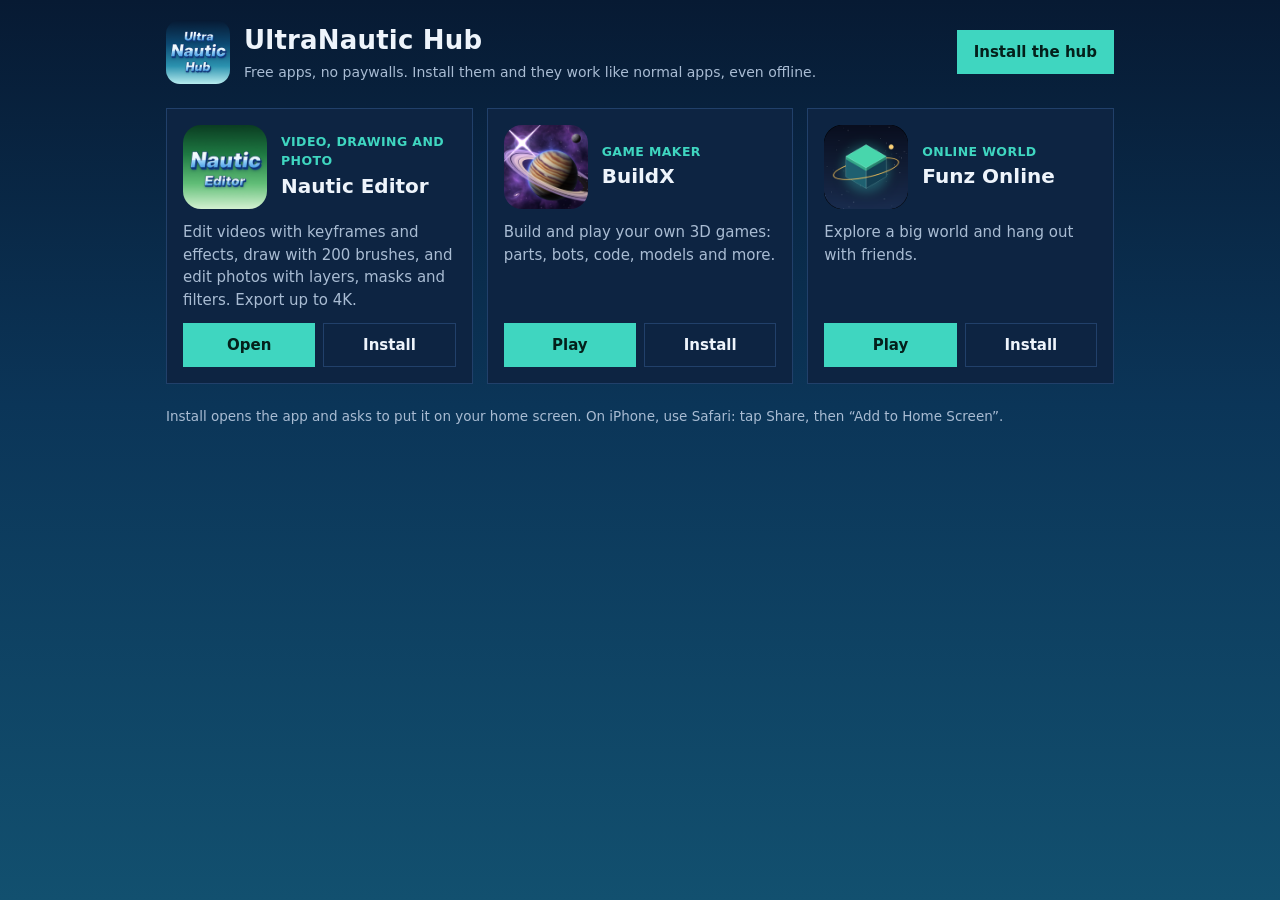
==== hub/index.html @ 614c5705 "Add UltraNautic Hub page and install card (v37) Co-Authored-By: Claude Opus 5.5 <noreply@anthropic.c" ====
<!doctype html>
<html lang="en">
<head>
<meta charset="utf-8">
<meta name="viewport" content="width=device-width, initial-scale=1, viewport-fit=cover">
<title>UltraNautic Hub</title>
<meta name="description" content="Free apps with no paywalls: Nautic Editor, BuildX and Funz Online. Install them to your home screen.">
<meta name="theme-color" content="#071a33">
<link rel="manifest" href="manifest.webmanifest">
<link rel="icon" href="icons/hub1-64.png">
<link rel="apple-touch-icon" href="icons/hub1-touch.png">
<style>
:root{--bg:#071a33;--panel:#0d2442;--line:#21406a;--tx:#eef4fb;--dim:#a9bcd3;--acc:#3fd6c0;--acc2:#04201b}
*{box-sizing:border-box}
html,body{margin:0}
body{min-height:100vh;color:var(--tx);font:15px/1.5 system-ui,-apple-system,"Segoe UI",Roboto,sans-serif;}
html{background:#071a33 linear-gradient(180deg,#071a33 0%,#0b3558 45%,#12506f 100%) no-repeat;min-height:100%}
.wrap{max-width:980px;margin:0 auto;padding:20px 16px 40px}
header{display:flex;align-items:center;gap:14px;flex-wrap:wrap}
header img{width:64px;height:64px;border-radius:14px;flex:none}
header h1{margin:0;font-size:26px;letter-spacing:.2px}
header p{margin:2px 0 0;color:var(--dim);font-size:14px}
header .t{flex:1;min-width:200px}
button,.btn{font:600 15px system-ui,-apple-system,sans-serif;border:1px solid var(--line);background:transparent;color:var(--tx);padding:10px 16px;cursor:pointer;text-decoration:none;display:inline-flex;align-items:center;justify-content:center;gap:8px;min-height:44px}
.btn.pri,button.pri{background:var(--acc);border-color:var(--acc);color:var(--acc2)}
.btn:active,button:active{transform:translateY(1px)}
.apps{display:grid;grid-template-columns:repeat(auto-fit,minmax(270px,1fr));gap:14px;margin-top:24px}
.app{background:var(--panel);border:1px solid var(--line);padding:16px;display:flex;flex-direction:column;gap:12px}
.app .top{display:flex;gap:14px;align-items:center}
.app img{width:84px;height:84px;border-radius:18px;flex:none;background:#000}
.app h2{margin:0;font-size:20px}
.app .kind{color:var(--acc);font-size:12.5px;font-weight:600;letter-spacing:.4px;text-transform:uppercase}
.app p{margin:0;color:var(--dim)}
.app .row{display:flex;gap:8px;margin-top:auto}
.app .row .btn{flex:1}
.note{margin-top:22px;color:var(--dim);font-size:13.5px}
#dlg{position:fixed;inset:0;background:rgba(2,8,18,.6);display:none;align-items:flex-end;justify-content:center;z-index:9;padding:12px}
#dlg.on{display:flex}
#dlg .box{background:var(--panel);border:1px solid var(--line);width:min(440px,100%);padding:16px}
#dlg h3{margin:0 0 8px;font-size:17px}
#dlg p{margin:0 0 14px;color:var(--dim)}
#dlg .row{display:flex;justify-content:flex-end}
</style>
</head>
<body>
<div class="wrap">
  <header>
    <img src="icons/hub1-192.png" alt="">
    <div class="t">
      <h1>UltraNautic Hub</h1>
      <p>Free apps, no paywalls. Install them and they work like normal apps, even offline.</p>
    </div>
    <button id="hubInstall" class="pri">Install the hub</button>
  </header>

  <div class="apps">
    <section class="app">
      <div class="top"><img src="icons/nautic.png" alt=""><div><div class="kind">Video, drawing and photo</div><h2>Nautic Editor</h2></div></div>
      <p>Edit videos with keyframes and effects, draw with 200 brushes, and edit photos with layers, masks and filters. Export up to 4K.</p>
      <div class="row"><a class="btn pri" href="https://asadalsyed29-create.github.io/framewrigt/">Open</a><a class="btn" href="https://asadalsyed29-create.github.io/framewrigt/?install=1">Install</a></div>
    </section>
    <section class="app">
      <div class="top"><img src="icons/buildx.png" alt=""><div><div class="kind">Game maker</div><h2>BuildX</h2></div></div>
      <p>Build and play your own 3D games: parts, bots, code, models and more.</p>
      <div class="row"><a class="btn pri" href="https://asadalsyed29-create.github.io/buildX/index.html">Play</a><a class="btn" href="https://asadalsyed29-create.github.io/buildX/index.html?install=1">Install</a></div>
    </section>
    <section class="app">
      <div class="top"><img src="icons/funz.png" alt=""><div><div class="kind">Online world</div><h2>Funz Online</h2></div></div>
      <p>Explore a big world and hang out with friends.</p>
      <div class="row"><a class="btn pri" href="https://asadalsyed29-create.github.io/Funz-online/">Play</a><a class="btn" href="https://asadalsyed29-create.github.io/Funz-online/?app=1">Install</a></div>
    </section>
  </div>
  <p class="note">Install opens the app and asks to put it on your home screen. On iPhone, use Safari: tap Share, then “Add to Home Screen”.</p>
</div>

<div id="dlg"><div class="box"><h3 id="dlgT"></h3><p id="dlgP"></p><div class="row"><button id="dlgOk" class="pri">OK</button></div></div></div>

<script>
let evt = null;
const $ = id => document.getElementById(id);
const standalone = matchMedia('(display-mode: standalone)').matches || navigator.standalone;
const ios = /iphone|ipad|ipod/i.test(navigator.userAgent) || (navigator.platform === 'MacIntel' && navigator.maxTouchPoints > 1);
if (standalone) $('hubInstall').style.display = 'none';
addEventListener('beforeinstallprompt', e => { e.preventDefault(); evt = e; });
addEventListener('appinstalled', () => { evt = null; $('hubInstall').style.display = 'none'; show('Installed', 'UltraNautic Hub is on your home screen now.'); });
function show(t, p) { $('dlgT').textContent = t; $('dlgP').textContent = p; $('dlg').classList.add('on'); }
$('dlgOk').onclick = () => $('dlg').classList.remove('on');
$('hubInstall').onclick = async () => {
  if (evt) { const e = evt; evt = null; e.prompt(); try { await e.userChoice; } catch (er) { } return; }
  if (ios) show('Install UltraNautic Hub', 'In Safari, tap the Share button, then “Add to Home Screen”.');
  else show('Install UltraNautic Hub', 'Open your browser menu (the ⋮ button in Chrome) and tap “Install app” or “Add to Home screen”.');
};
if ('serviceWorker' in navigator && location.protocol.startsWith('http')) addEventListener('load', () => navigator.serviceWorker.register('sw.js', { updateViaCache: 'none' }).then(r => r.update()).catch(() => { }));
</script>
</body>
</html>
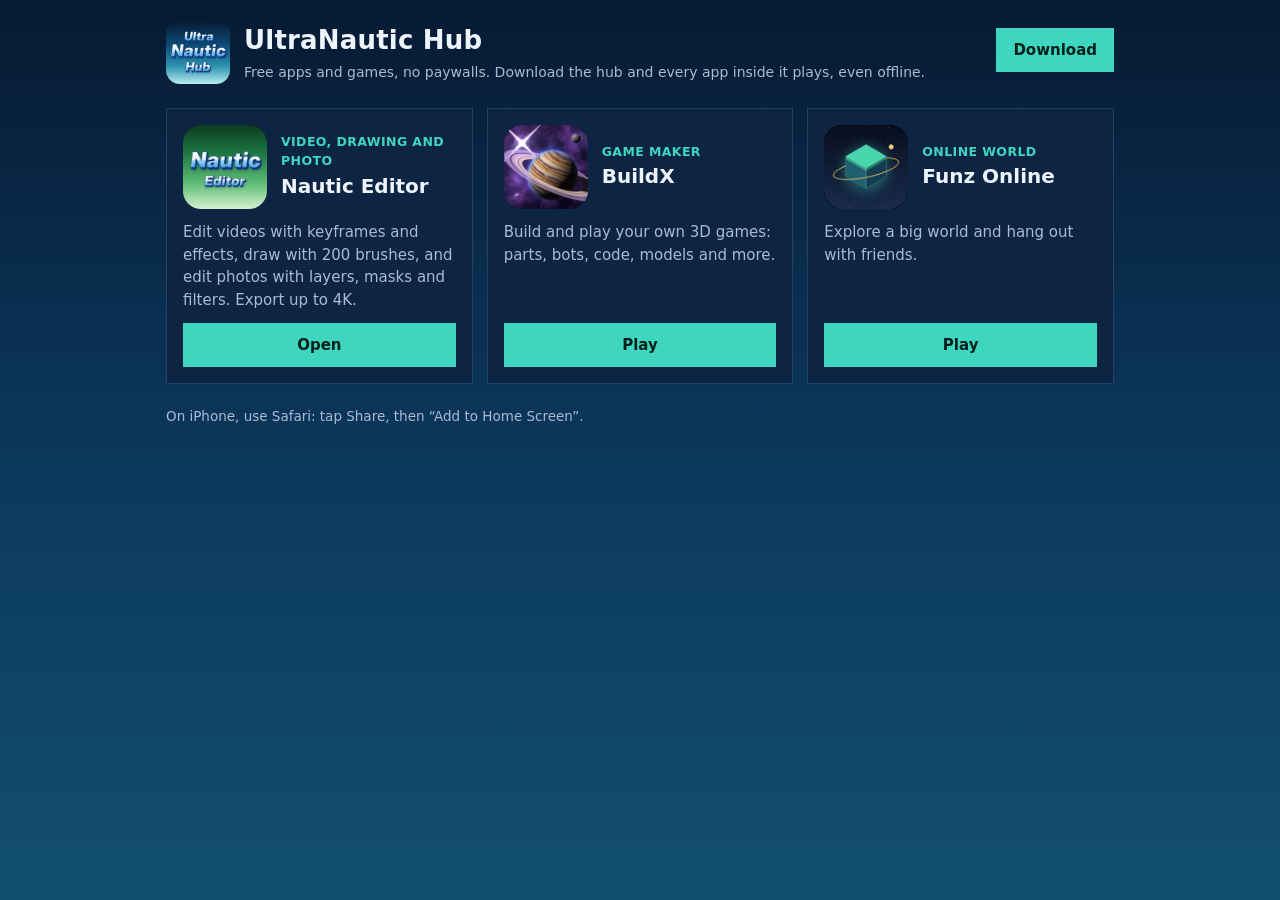
==== commit 28614d54: "Apps open inside UltraNautic Hub; hub Download also gets every app; no separate install (v38) Co-Aut" ====
--- a/hub/index.html
+++ b/hub/index.html
@@ -32,7 +32,13 @@
 .app .kind{color:var(--acc);font-size:12.5px;font-weight:600;letter-spacing:.4px;text-transform:uppercase}
 .app p{margin:0;color:var(--dim)}
 .app .row{display:flex;gap:8px;margin-top:auto}
-.app .row .btn{flex:1}
+.app .row .btn,.app .row button{flex:1}
+.dl{display:flex;flex-direction:column;align-items:flex-start;gap:4px}
+#dlState{color:var(--dim);font-size:13px}
+#run{position:fixed;inset:0;z-index:20;background:#000;display:none}
+#run.on{display:block}
+#run iframe{position:absolute;inset:0;width:100%;height:100%;border:0;background:#000}
+#back{position:absolute;top:0;left:50%;transform:translateX(-50%);z-index:2;font:600 12px system-ui,sans-serif;color:#eef4fb;background:rgba(7,26,51,.82);border:1px solid #21406a;border-top:0;padding:2px 14px;min-height:0;opacity:.85}
 .note{margin-top:22px;color:var(--dim);font-size:13.5px}
 #dlg{position:fixed;inset:0;background:rgba(2,8,18,.6);display:none;align-items:flex-end;justify-content:center;z-index:9;padding:12px}
 #dlg.on{display:flex}
@@ -48,31 +54,32 @@
     <img src="icons/hub1-192.png" alt="">
     <div class="t">
       <h1>UltraNautic Hub</h1>
-      <p>Free apps, no paywalls. Install them and they work like normal apps, even offline.</p>
+      <p>Free apps and games, no paywalls. Download the hub and every app inside it plays, even offline.</p>
     </div>
-    <button id="hubInstall" class="pri">Install the hub</button>
+    <div class="dl"><button id="hubInstall" class="pri">Download</button><div id="dlState"></div></div>
   </header>
 
   <div class="apps">
     <section class="app">
       <div class="top"><img src="icons/nautic.png" alt=""><div><div class="kind">Video, drawing and photo</div><h2>Nautic Editor</h2></div></div>
       <p>Edit videos with keyframes and effects, draw with 200 brushes, and edit photos with layers, masks and filters. Export up to 4K.</p>
-      <div class="row"><a class="btn pri" href="https://asadalsyed29-create.github.io/framewrigt/">Open</a><a class="btn" href="https://asadalsyed29-create.github.io/framewrigt/?install=1">Install</a></div>
+      <div class="row"><button class="pri" data-open="/framewrigt/" data-name="Nautic Editor">Open</button></div>
     </section>
     <section class="app">
       <div class="top"><img src="icons/buildx.png" alt=""><div><div class="kind">Game maker</div><h2>BuildX</h2></div></div>
       <p>Build and play your own 3D games: parts, bots, code, models and more.</p>
-      <div class="row"><a class="btn pri" href="https://asadalsyed29-create.github.io/buildX/index.html">Play</a><a class="btn" href="https://asadalsyed29-create.github.io/buildX/index.html?install=1">Install</a></div>
+      <div class="row"><button class="pri" data-open="/buildX/index.html" data-name="BuildX">Play</button></div>
     </section>
     <section class="app">
       <div class="top"><img src="icons/funz.png" alt=""><div><div class="kind">Online world</div><h2>Funz Online</h2></div></div>
       <p>Explore a big world and hang out with friends.</p>
-      <div class="row"><a class="btn pri" href="https://asadalsyed29-create.github.io/Funz-online/">Play</a><a class="btn" href="https://asadalsyed29-create.github.io/Funz-online/?app=1">Install</a></div>
+      <div class="row"><button class="pri" data-open="/Funz-online/?app=1" data-name="Funz Online">Play</button></div>
     </section>
   </div>
-  <p class="note">Install opens the app and asks to put it on your home screen. On iPhone, use Safari: tap Share, then “Add to Home Screen”.</p>
+  <p class="note">On iPhone, use Safari: tap Share, then “Add to Home Screen”.</p>
 </div>
 
+<div id="run"><button id="back">Hub</button></div>
 <div id="dlg"><div class="box"><h3 id="dlgT"></h3><p id="dlgP"></p><div class="row"><button id="dlgOk" class="pri">OK</button></div></div></div>
 
 <script>
@@ -81,14 +88,32 @@
 const standalone = matchMedia('(display-mode: standalone)').matches || navigator.standalone;
 const ios = /iphone|ipad|ipod/i.test(navigator.userAgent) || (navigator.platform === 'MacIntel' && navigator.maxTouchPoints > 1);
 if (standalone) $('hubInstall').style.display = 'none';
+const ORIGIN = 'https://asadalsyed29-create.github.io';
+const APPS = [['/framewrigt/sw.js', '/framewrigt/'], ['/buildX/sw.js', '/buildX/'], ['/Funz-online/sw.js', '/Funz-online/']];
+// opening an app: it runs inside the hub, full screen; the phone's back button (or the Hub tab) comes back here
+function openApp(u) { const f = document.createElement('iframe'); f.src = (location.hostname.endsWith('github.io') ? ORIGIN : '') + u; f.allow = 'fullscreen; autoplay; clipboard-read; clipboard-write; gamepad; camera; microphone; screen-wake-lock'; f.setAttribute('allowfullscreen', ''); $('run').appendChild(f); $('run').classList.add('on'); history.pushState({ app: u }, ''); }
+function closeApp() { const r = $('run'); r.querySelectorAll('iframe').forEach(f => f.remove()); r.classList.remove('on'); }
+document.querySelectorAll('[data-open]').forEach(b => b.onclick = () => openApp(b.dataset.open));
+$('back').onclick = () => history.back();
+addEventListener('popstate', () => { if ($('run').classList.contains('on')) closeApp(); });
+// downloading the hub also downloads every app inside it, so they all open with no internet
+async function getApps() {
+  if (!('serviceWorker' in navigator) || !location.protocol.startsWith('http')) return;
+  $('dlState').textContent = 'Getting the apps ready…';
+  let ok = 0;
+  await Promise.all(APPS.map(([sw, scope]) => navigator.serviceWorker.register(sw, { scope, updateViaCache: 'none' }).then(r => new Promise(res => { const w = r.installing || r.waiting; if (!w) return res(); w.addEventListener('statechange', () => { if (w.state === 'activated' || w.state === 'redundant') res(); }); })).then(() => ok++).catch(() => { })));
+  $('dlState').textContent = ok === APPS.length ? 'All apps are ready to play offline.' : 'Some apps need internet the first time you open them.';
+}
+if (standalone) addEventListener('load', getApps);
 addEventListener('beforeinstallprompt', e => { e.preventDefault(); evt = e; });
-addEventListener('appinstalled', () => { evt = null; $('hubInstall').style.display = 'none'; show('Installed', 'UltraNautic Hub is on your home screen now.'); });
+addEventListener('appinstalled', () => { evt = null; $('hubInstall').style.display = 'none'; show('Downloaded', 'UltraNautic Hub is on your home screen now, with all its apps.'); getApps(); });
 function show(t, p) { $('dlgT').textContent = t; $('dlgP').textContent = p; $('dlg').classList.add('on'); }
 $('dlgOk').onclick = () => $('dlg').classList.remove('on');
 $('hubInstall').onclick = async () => {
+  getApps();
   if (evt) { const e = evt; evt = null; e.prompt(); try { await e.userChoice; } catch (er) { } return; }
-  if (ios) show('Install UltraNautic Hub', 'In Safari, tap the Share button, then “Add to Home Screen”.');
-  else show('Install UltraNautic Hub', 'Open your browser menu (the ⋮ button in Chrome) and tap “Install app” or “Add to Home screen”.');
+  if (ios) show('Download UltraNautic Hub', 'In Safari, tap the Share button, then “Add to Home Screen”.');
+  else show('Download UltraNautic Hub', 'Open your browser menu (the ⋮ button in Chrome) and tap “Install app” or “Add to Home screen”.');
 };
 if ('serviceWorker' in navigator && location.protocol.startsWith('http')) addEventListener('load', () => navigator.serviceWorker.register('sw.js', { updateViaCache: 'none' }).then(r => r.update()).catch(() => { }));
 </script>
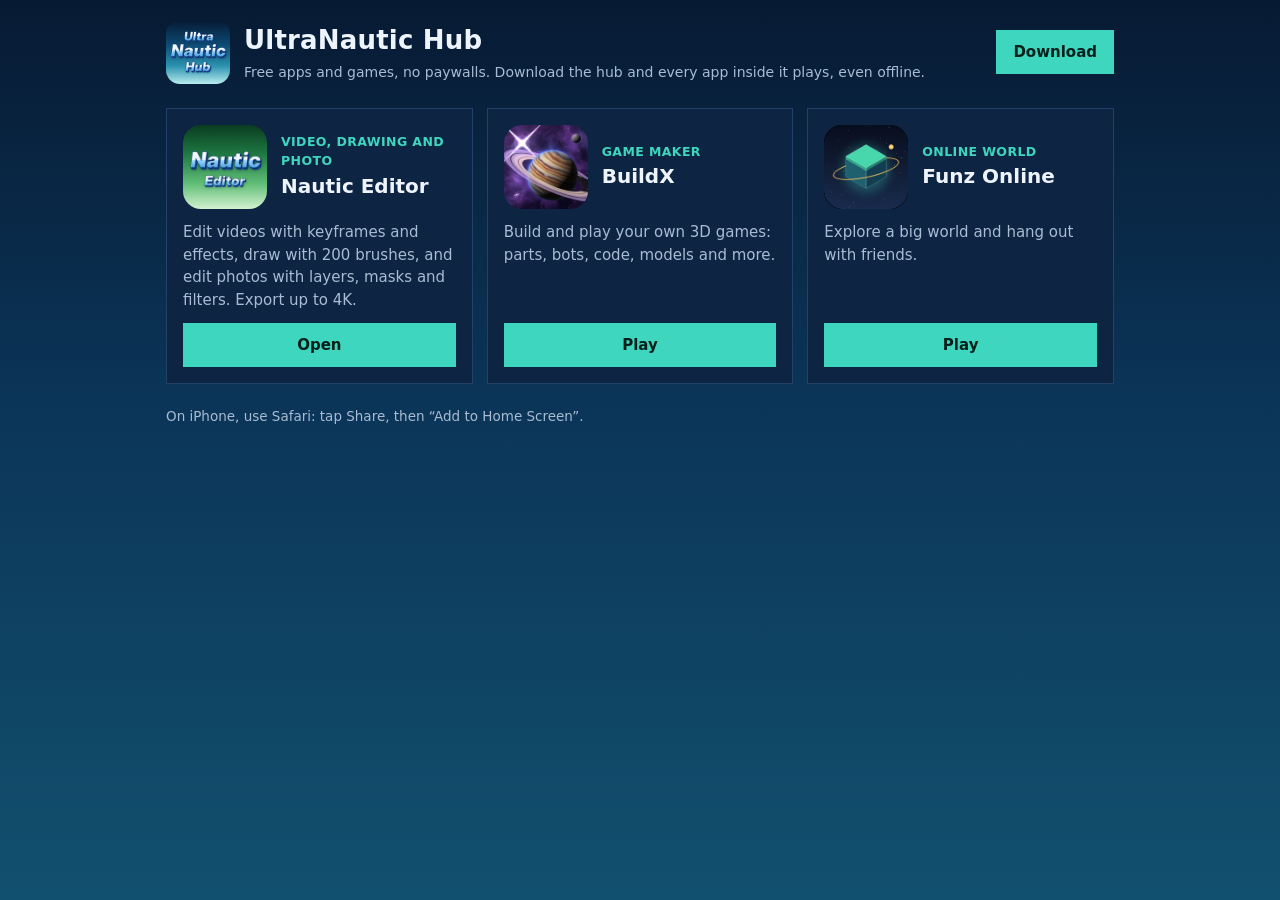
==== commit c2cb7315: "Hub: download status on its own line Co-Authored-By: Claude Opus 5.5 <noreply@anthropic.com> Claude-" ====
--- a/hub/index.html
+++ b/hub/index.html
@@ -34,7 +34,7 @@
 .app .row{display:flex;gap:8px;margin-top:auto}
 .app .row .btn,.app .row button{flex:1}
 .dl{display:flex;flex-direction:column;align-items:flex-start;gap:4px}
-#dlState{color:var(--dim);font-size:13px}
+#dlState{color:var(--dim);font-size:13.5px;margin-top:10px}#dlState:empty{display:none}
 #run{position:fixed;inset:0;z-index:20;background:#000;display:none}
 #run.on{display:block}
 #run iframe{position:absolute;inset:0;width:100%;height:100%;border:0;background:#000}
@@ -56,8 +56,9 @@
       <h1>UltraNautic Hub</h1>
       <p>Free apps and games, no paywalls. Download the hub and every app inside it plays, even offline.</p>
     </div>
-    <div class="dl"><button id="hubInstall" class="pri">Download</button><div id="dlState"></div></div>
+    <button id="hubInstall" class="pri">Download</button>
   </header>
+  <div id="dlState"></div>
 
   <div class="apps">
     <section class="app">
